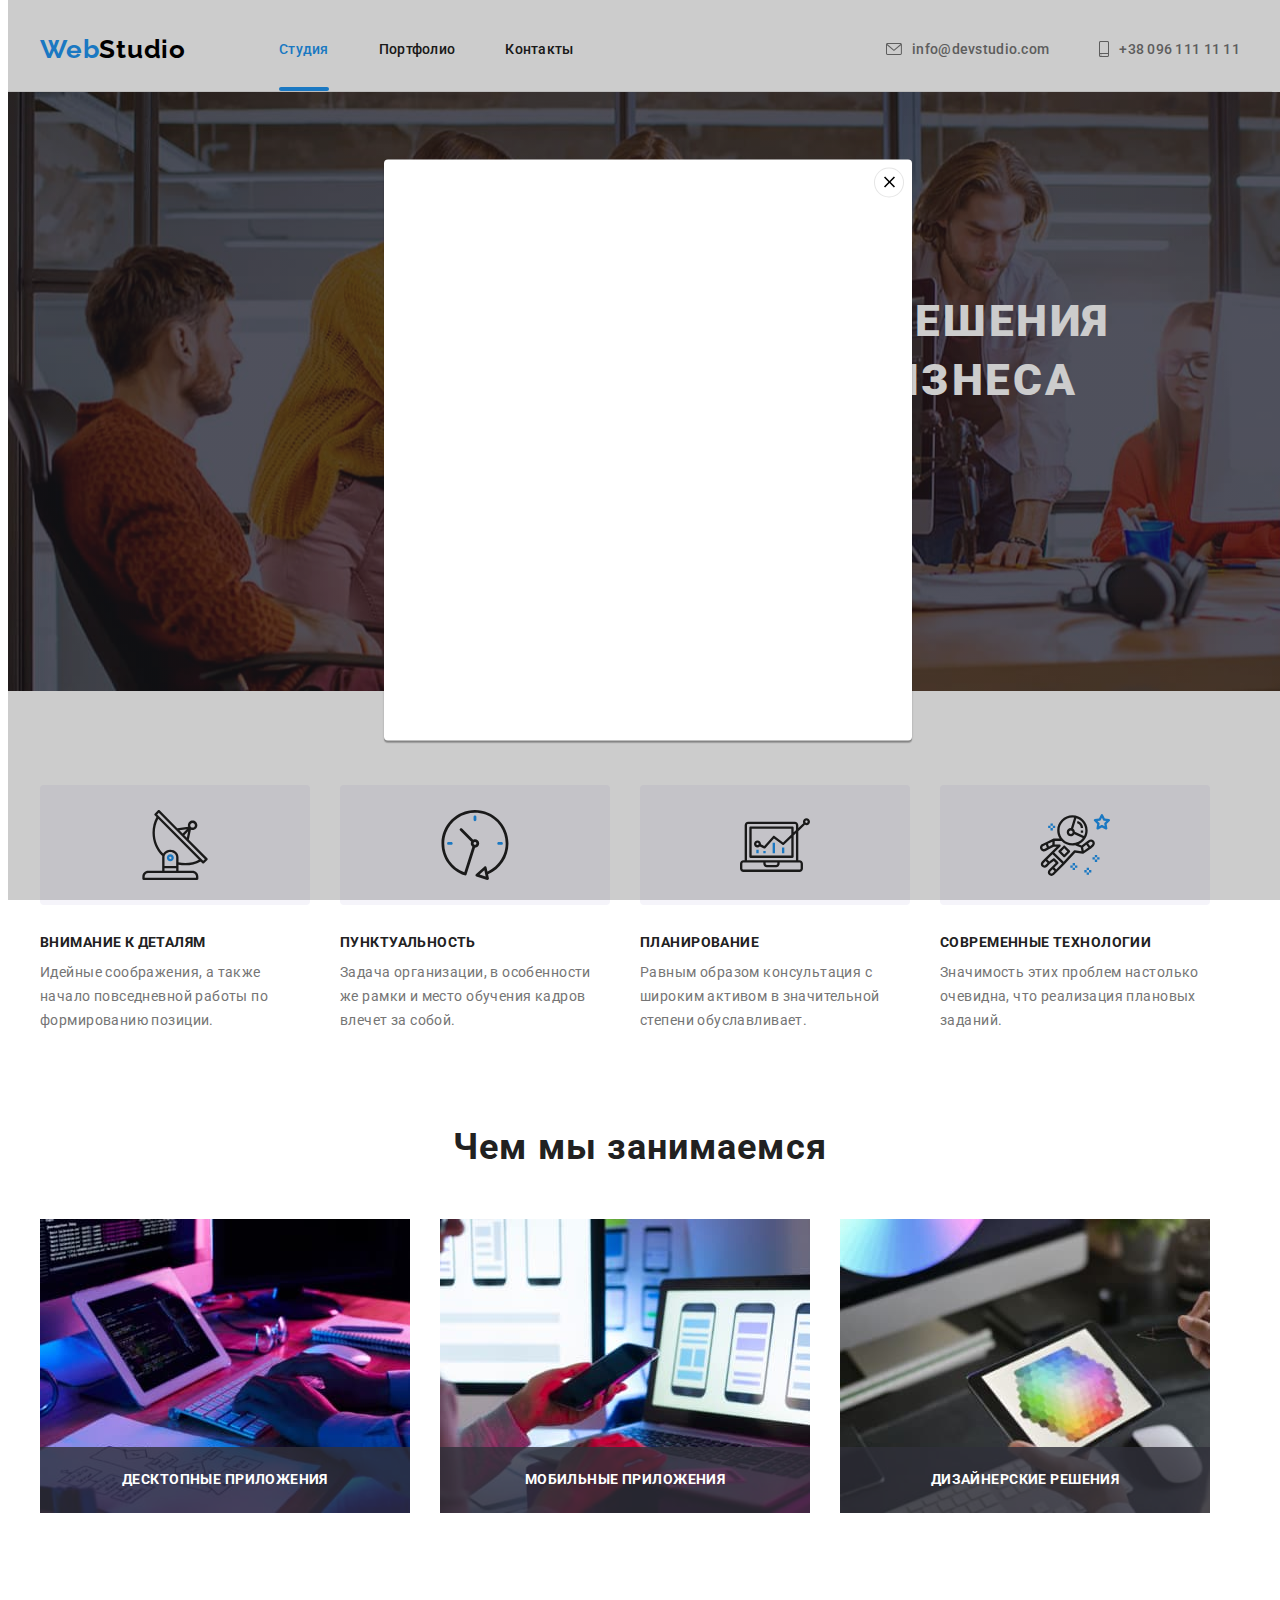
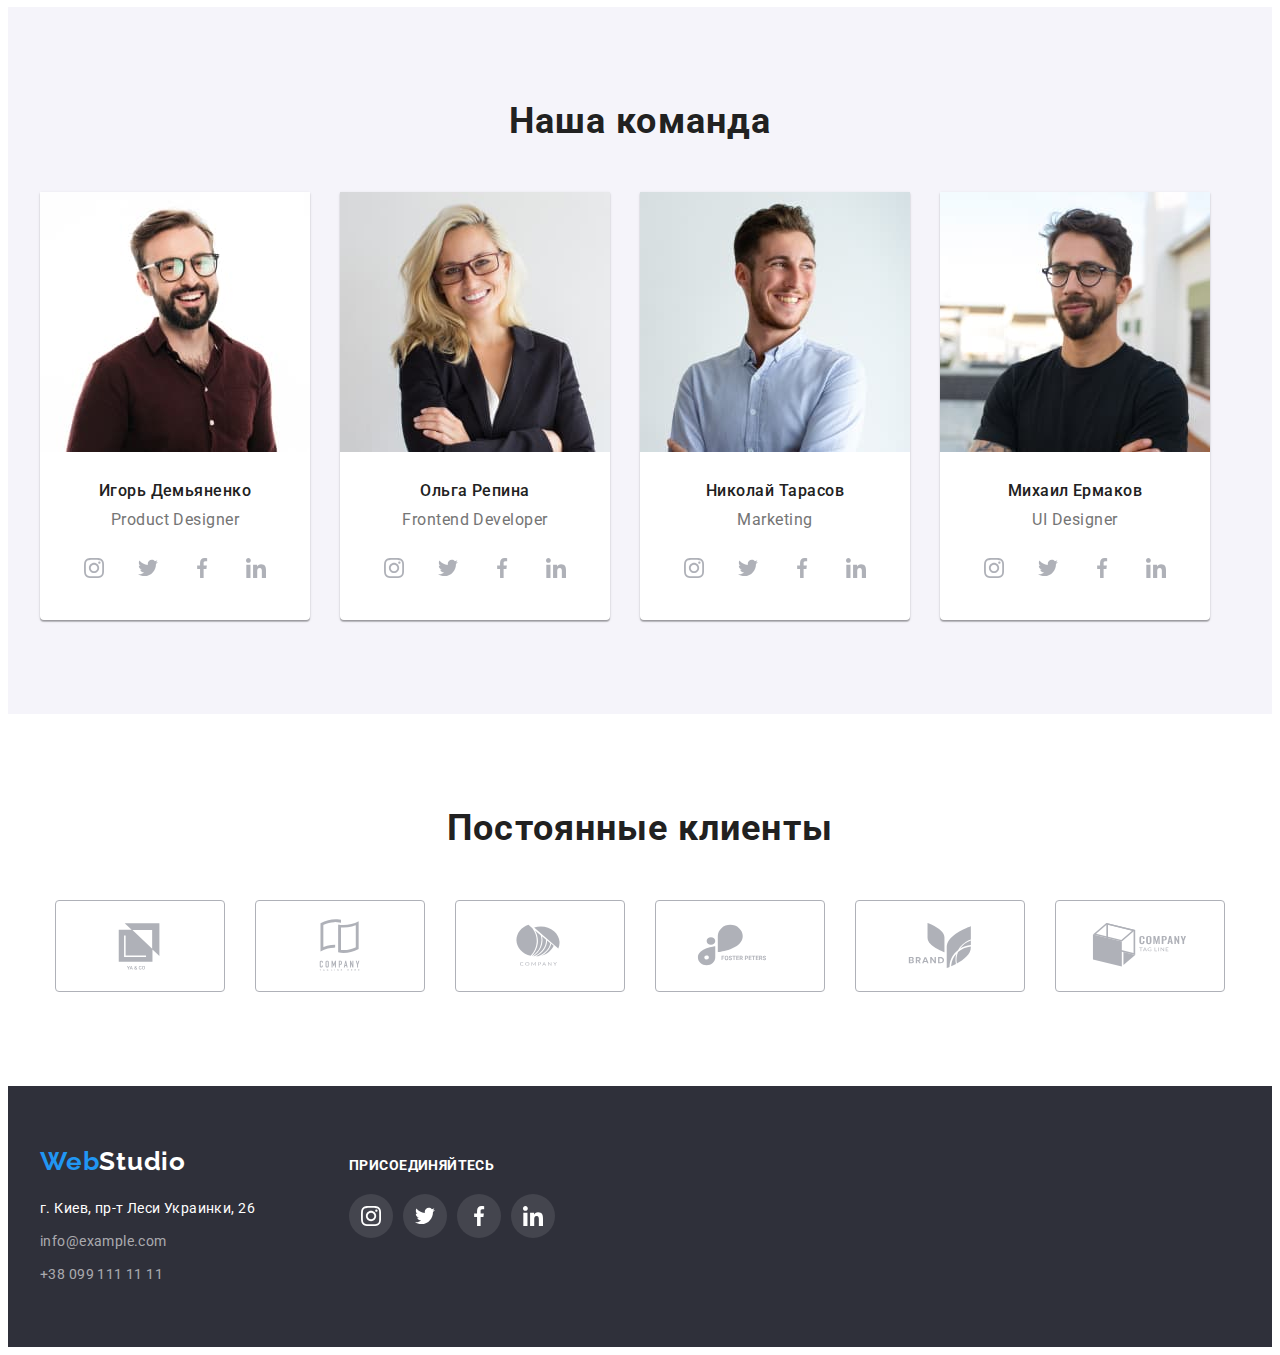
==== index.html @ 7e50d86c "start" ====
<!DOCTYPE html>
<html lang="ru">

<head>
    <meta charset="UTF-8">
    <meta http-equiv="X-UA-Compatible" content="IE=edge">
    <meta name="viewport" content="width=device-width, initial-scale=1.0">
    <title>Document</title>

    <link rel="stylesheet" href="https://cdnjs.cloudflare.com/ajax/libs/modern-normalize/1.1.0/modern-normalize.min.css"
        integrity="sha512-wpPYUAdjBVSE4KJnH1VR1HeZfpl1ub8YT/NKx4PuQ5NmX2tKuGu6U/JRp5y+Y8XG2tV+wKQpNHVUX03MfMFn9Q=="
        crossorigin="anonymous" referrerpolicy="no-referrer" />
    <link rel="stylesheet" href="./css/styles.css">

    <link rel="preconnect" href="https://fonts.googleapis.com">
    <link rel="preconnect" href="https://fonts.gstatic.com" crossorigin>
    <link
        href="https://fonts.googleapis.com/css2?family=Raleway:wght@700&family=Roboto:wght@400;500;700;900&display=swap"
        rel="stylesheet">

</head>

<body>
    <header class="header">
        <div class="container header-container">
            <nav class="navigation">
                <a class="logo link" href="">Web<span class="logo-part">Studio</span></a>
                <ul class="header-list list">
                    <li class="header-item">
                        <a class="header-link current link" href="./index.html">Студия</a>
                    </li>
                    <li class="header-item">
                        <a class="header-link link" href="./portfolio.html">Портфолио</a>
                    </li>
                    <li class="header-item">
                        <a class="header-link link" href="">Контакты</a>
                    </li>
                </ul>
            </nav>
            <ul class="list header-connect">
                <li class="header-contact">
                    <a class="header-contact-link link" href="mailto:info@devstudio.com"><svg class="header-contact-icon" width="16" height="12"><use href="./images/icons.svg#icon-envelope"></use></svg>info@devstudio.com</a>
                </li>
                <li class="header-contact">
                    <a class="header-contact-link link" href="tel:+380961111111"><svg class="header-contact-icon" width="10" height="16">
                        <use href="./images/icons.svg#icon-smartphone"></use>
                    </svg>+38 096 111 11 11</a>
                </li>
            </ul>
        </div>
    </header>
    <main>
        <section class="hero hero-container">
            <div class="container">
                <h1 class="hero-title">Эффективные решения <br> для вашего бизнеса</h1>
                <button class="hero-btn" type="button" data-modal-open>Заказать услугу</button>
            </div>
        </section>

        <section class="features features-container">
            <div class="container">
                <h2 class="features-title visually-hidden">Особенности</h2>
                <ul class="features-list list">
                    <li class="features-item">
                        <div class="features-icons">
                            <svg class="features-icon" width="70" height=70>
                                <use href="./images/icons.svg#icon-antenna"></use>
                            </svg>
                        </div>
                        <h3 class="features-item-title">Внимание к деталям</h3>
                        <p class="features-text">Идейные соображения, а также начало повседневной работы по формированию
                            позиции.</p>
                    </li>
                    <li class="features-item">
                        <div class="features-icons">
                            <svg class="features-icon" width="70" height=70>
                                <use href="./images/icons.svg#icon-clock"></use>
                            </svg>
                        </div>
                        <h3 class="features-item-title">Пунктуальность</h3>
                        <p class="features-text">Задача организации, в особенности же рамки и место обучения кадров
                            влечет
                            за собой.</p>
                    </li>
                    <li class="features-item">
                        <div class="features-icons">
                            <svg class="features-icon" width="70" height=70>
                                <use href="./images/icons.svg#icon-diagram"></use>
                            </svg>
                        </div>
                        <h3 class="features-item-title">Планирование</h3>
                        <p class="features-text">Равным образом консультация с широким активом в значительной степени
                            обуславливает.</p>
                    </li>
                    <li class="features-item">
                        <div class="features-icons">
                            <svg class="features-icon" width="70" height=70>
                                <use href="./images/icons.svg#icon-astronaut"></use>
                            </svg>
                        </div>
                        <h3 class="features-item-title">Современные технологии</h3>
                        <p class="features-text">Значимость этих проблем настолько очевидна, что реализация плановых
                            заданий.</p>
                    </li>
                </ul>
            </div>
        </section>

        <section class="work work-container">
            <div class="container">
                <h2 class="work-title">Чем мы занимаемся</h2>
                <ul class="work-list list">
                    <li class="work-item">
                         <img src="./images/ourwork.jpg" alt="Специалист обрабатывает данные с помощью компьютера"
                            width="370" height="294">
                        <div class="work-background-text">
                            <p class="work-text">Десктопные приложения</p>
                        </div>
                    </li>
                    <li class="work-item">
                        <img src="./images/ourwork1.jpg" alt="Процесс настройки мобильного приложения" width="370"
                            height="294">
                        <div class="work-background-text">
                            <p class="work-text">Мобильные приложения</p>
                        </div>
                    </li>
                    <li class="work-item">
                         <img src="./images/ourwork2.jpg" alt="Специалист рисует логотип на планшете" width="370"
                             height="294">
                        <div class="work-background-text">
                            <p class="work-text">Дизайнерские решения</p>
                        </div>
                    </li>
                </ul>
            </div>
        </section>

        <section class="team team-container">
            <div class="container ">
                <h2 class="team-title">Наша команда</h2>
                <ul class="team-list list">
                    <li class="team-item">
                        <img src="./images/ourteam.jpg" alt="Игорь Демьяненко" width="270" height="260">
                        <div class="information">
                            <h3 class="team-name">Игорь Демьяненко</h3>
                            <p class="team-text" lang="en">Product Designer</p>
                            <ul class="team-socials-list list">
                                <li class="team-socials-item">
                                    <a href="" class="team-icons">
                                        <svg class="team-icon" width="20" height="20">
                                            <use href="./images/icons.svg#icon-instagram"></use></svg>
                                    </a>
                                </li>
                                <li class="team-socials-item">
                                    <a href="" class="team-icons">
                                        <svg class="team-icon" width="20" height="20">
                                            <use href="./images/icons.svg#icon-twitter"></use>
                                        </svg>
                                   </a>
                                </li>
                                <li class="team-socials-item">
                                    <a href="" class="team-icons">
                                        <svg class="team-icon" width="20" height="20">
                                            <use href="./images/icons.svg#icon-facebook"></use>
                                        </svg>
                                    </a>
                               </li>
                                <li class="team-socials-item">
                                    <a href="" class="team-icons">
                                        <svg class="team-icon" width="20" height="20">
                                            <use href="./images/icons.svg#icon-linkedin"></use>
                                        </svg>
                                   </a>
                               </li>
                            </ul>
                        </div>
                    </li>
                    <li class="team-item">
                        <img src="./images/ourteam1.jpg" alt="Ольга Репина" width="270" height="260">
                        <div class="information">
                            <h3 class="team-name">Ольга Репина</h3>
                            <p class="team-text" lang="en">Frontend Developer</p>
                            <ul class="team-socials-list list">
                                <li class="team-socials-item">
                                    <a href="" class="team-icons">
                                        <svg class="team-icon" width="20" height="20">
                                            <use href="./images/icons.svg#icon-instagram"></use>
                                        </svg>
                                    </a>
                                </li>
                                <li class="team-socials-item">
                                    <a href="" class="team-icons">
                                        <svg class="team-icon" width="20" height="20">
                                            <use href="./images/icons.svg#icon-twitter"></use>
                                        </svg>
                                    </a>
                                </li>
                                <li class="team-socials-item">
                                    <a href="" class="team-icons">
                                        <svg class="team-icon" width="20" height="20">
                                            <use href="./images/icons.svg#icon-facebook"></use>
                                        </svg>
                                    </a>
                                </li>
                                <li class="team-socials-item">
                                    <a href="" class="team-icons">
                                        <svg class="team-icon" width="20" height="20">
                                            <use href="./images/icons.svg#icon-linkedin"></use>
                                        </svg>
                                    </a>
                                </li>
                            </ul>
                        </div>
                    </li>
                    <li class="team-item">
                        <img src="./images/ourteam2.jpg" alt="Николай Тарасов" width="270" height="260">
                        <div class="information">
                            <h3 class="team-name">Николай Тарасов</h3>
                            <p class="team-text" lang="en">Marketing</p>
                            <ul class="team-socials-list list">
                                <li class="team-socials-item">
                                    <a href="" class="team-icons">
                                        <svg class="team-icon" width="20" height="20">
                                            <use href="./images/icons.svg#icon-instagram"></use>
                                        </svg>
                                    </a>
                                </li>
                                <li class="team-socials-item">
                                    <a href="" class="team-icons">
                                        <svg class="team-icon" width="20" height="20">
                                            <use href="./images/icons.svg#icon-twitter"></use>
                                        </svg>
                                    </a>
                                </li>
                                <li class="team-socials-item">
                                    <a href="" class="team-icons">
                                        <svg class="team-icon" width="20" height="20">
                                            <use href="./images/icons.svg#icon-facebook"></use>
                                        </svg>
                                    </a>
                                </li>
                                <li class="team-socials-item">
                                    <a href="" class="team-icons">
                                        <svg class="team-icon" width="20" height="20">
                                            <use href="./images/icons.svg#icon-linkedin"></use>
                                        </svg>
                                    </a>
                                </li>
                            </ul>
                        </div>
                    </li>
                    <li class="team-item">
                        <img src="./images/ourteam3.jpg" alt="Михаил Ермаков" width="270" height="260">
                        <div class="information">
                            <h3 class="team-name">Михаил Ермаков</h3>
                            <p class="team-text" lang="en">UI Designer</p>
                            <ul class="team-socials-list list">
                                <li class="team-socials-item">
                                    <a href="" class="team-icons">
                                        <svg class="team-icon" width="20" height="20">
                                            <use href="./images/icons.svg#icon-instagram"></use>
                                        </svg>
                                    </a>
                                </li>
                                <li class="team-socials-item">
                                    <a href="" class="team-icons">
                                        <svg class="team-icon" width="20" height="20">
                                            <use href="./images/icons.svg#icon-twitter"></use>
                                        </svg>
                                    </a>
                                </li>
                                <li class="team-socials-item">
                                    <a href="" class="team-icons">
                                        <svg class="team-icon" width="20" height="20">
                                            <use href="./images/icons.svg#icon-facebook"></use>
                                        </svg>
                                    </a>
                                </li>
                                <li class="team-socials-item">
                                    <a href="" class="team-icons">
                                        <svg class="team-icon" width="20" height="20">
                                            <use href="./images/icons.svg#icon-linkedin"></use>
                                        </svg>
                                    </a>
                                </li>
                            </ul>
                        </div>
                    </li>
                </ul>
            </div>
        </section>
        <section class="clients clients-container">
            <div class="container">
                <h2 class="clients-title">Постоянные клиенты</h2>
                <ul class="clients-list list">
                    <li class="clients-item">
                        <a href="" class="clients-icons">
                            <svg class="clients-icon" width="106" height="60">
                                <use href="./images/icons.svg#icon-logo"></use>
                            </svg>
                        </a>
                    </li>
                    <li class="clients-item">
                        <a href="" class="clients-icons">
                            <svg class="clients-icon" width="106" height="60">
                                <use href="./images/icons.svg#icon-logo-two"></use>
                            </svg>
                        </a>
                    </li>
                    <li class="clients-item">
                        <a href="" class="clients-icons">
                            <svg class="clients-icon" width="106" height="60">
                                <use href="./images/icons.svg#icon-logo-three"></use>
                            </svg>
                        </a>
                    </li>
                    <li class="clients-item">
                        <a href="" class="clients-icons">
                            <svg class="clients-icon" width="106" height="60">
                                <use href="./images/icons.svg#icon-logo-four"></use>
                            </svg>
                        </a>
                    </li>
                    <li class="clients-item">
                        <a href="" class="clients-icons">
                            <svg class="clients-icon" width="106" height="60">
                                <use href="./images/icons.svg#icon-logo-five"></use>
                            </svg>
                        </a>
                    </li>
                    <li class="clients-item">
                        <a href="" class="clients-icons">
                            <svg class="clients-icon" width="106" height="60">
                                <use href="./images/icons.svg#icon-logo-six"></use>
                            </svg>
                        </a>
                    </li>
                </ul>
            </div>
        </section>
    </main>

    <footer class="footer footer-container">
        <div class="container footer-parts">
            <div class="footer-one">
                <a class="logo link logo-footer" href="">Web<span class="logo-part-footer">Studio</span></a>
                <address class="footer-section">
                    <ul class="footer-list list">
                        <li class="footer-item">
                            <a class="footer-adress link" href="https://goo.gl/maps/gD4pQJYPGVRcV6fe9" target="_blank"
                                rel="noopener noreferrer nofollow">г. Киев, пр-т Леси Украинки, 26</a>
                        </li>
                        <li class="footer-item">
                            <a class="footer-contact link" href="mailto:info@example.com">info@example.com</a>
                        </li>
                        <li class="footer-item">
                            <a class="footer-contact link" href="tel:+380991111111">+38 099 111 11 11</a>
                        </li>
                    </ul>
                </address>
            </div>
            <div class="footer-two">
                <p class="footer-text">присоединяйтесь</p>
                <ul class="footer-socials-list list">
                    <li class="footer-socials-item">
                        <a href="" class="footer-icons">
                            <svg class="footer-icon" width="20" height="20">
                                <use href="./images/icons.svg#icon-instagram-footer"></use>
                            </svg>
                        </a>
                    </li>
                    <li class="footer-socials-item">
                        <a href="" class="footer-icons">
                            <svg class="footer-icon" width="20" height="20">
                                <use href="./images/icons.svg#icon-twitter-footer"></use>
                            </svg>
                        </a>
                    </li>
                    <li class="footer-socials-item">
                        <a href="" class="footer-icons">
                            <svg class="footer-icon" width="20" height="20">
                                <use href="./images/icons.svg#icon-facebook-footer"></use>
                            </svg>
                        </a>
                    </li>
                    <li class="footer-socials-item">
                        <a href="" class="footer-icons">
                            <svg class="footer-icon" width="20" height="20">
                                <use href="./images/icons.svg#icon-linkedin-footer"></use>
                            </svg>
                        </a>
                    </li>
                </ul>
            </div>
        </div>
    </footer>
    <div class="backdrop" data-modal>
        <div class="modal">
            <button type="button" class="modal-close-btn" data-modal-close>
                <svg class="modal-icon" width="18" height="18">
                    <use href="./images/icons.svg#icon-close-black"></use>
                </svg>
            </button>
        </div>
    </div>
    <script src="./js/modal.js"></script>
</body>

</html>
---- css/styles.css ----
:root {
  --header-text-color: #212121;
  --fitst-btn-color: #212121;
  --second-btn-color: #ffffff;
  --first-title-color: #212121;
  --second-title-color: #2196f3;
  --three-title-color: #ffffff;
  --first-text-color: #757575;
  --accent-color: #2196f3;
  --main-background-color: #ffffff;
  --second-background-color: #2f303a;
  --three-background-color: #f5f4fa;
  --background-btn-color: #2196f3;
  --background-btn-hero: #188ce8;
  --logo-part-color: #000000;
  --hero-background-color: rgba(47, 48, 58, 0.4);
  --icon-color: #afb1b8;
}

p,
h1,
h2,
h3,
h4,
h5,
h6 {
  margin: 0;
}

ul {
  margin: 0;
  padding: 0;
}

body {
  font-family: 'Roboto', sans-serif;
  color: var(--first-title-color);
  background-color: var(--main-background-color);
}

.container {
  width: 1200px;
  padding-left: 15px;
  padding-right: 15px;
  margin: 0 auto;
}

.list {
  list-style: none;
}

.link {
  text-decoration: none;
}

.visually-hidden {
  position: absolute;
  white-space: nowrap;
  width: 1px;
  height: 1px;
  overflow: hidden;
  border: 0;
  padding: 0;
  clip: rect(0 0 0 0);
  clip-path: inset(50%);
  margin: -1px;
}

/* HEADER */
.header {
  font-weight: 500;
  font-size: 14px;
  line-height: 1.33;
  letter-spacing: 0.02em;
  border-bottom: 1px solid #ececec;
}

.header-container {
  display: flex;
  align-items: center;
}

.navigation {
  display: flex;
  align-items: center;
}

.logo {
  font-family: Raleway;
  font-weight: 700;
  font-size: 26px;
  line-height: 1.19;
  letter-spacing: 0.03em;
  color: var(--accent-color);
  margin-right: 93px;
  padding-top: 24px;
  padding-bottom: 24px;
}

.logo-part {
  color: var(--logo-part-color);
}

.header-list {
  display: flex;
}

.header-item + .header-item {
  margin-left: 50px;
}

.header-link {
  color: var(--first-title-color);
  display: block;
  padding-top: 32px;
  padding-bottom: 32px;
}

.header-link:focus,
.header-link:hover {
  color: var(--accent-color);
  transition: color 250ms cubic-bezier(0.4, 0, 0.2, 1);
}

.header-list {
  display: flex;
}

.header-connect {
  display: flex;
  margin-left: auto;
}

.header-contact + .header-contact {
  margin-left: 50px;
}

.header-contact-link {
  color: var(--first-text-color);
  display: flex;
  align-items: center;
  justify-content: center;
  padding-top: 32px;
  padding-bottom: 32px;
}

.header-contact-link:hover,
.header-contact-link:focus {
  color: var(--accent-color);
  transition: color 250ms cubic-bezier(0.4, 0, 0.2, 1);
}

.current {
  color: var(--accent-color);
  position: relative;
}

.current::after {
  content: '';
  width: 100%;
  height: 4px;
  position: absolute;
  background-color: var(--accent-color);
  border-radius: 2px;
  left: 0;
  bottom: 0;
}

.header-contact-icon {
  fill: currentColor;
  margin-right: 10px;
}

/* HERO */
.hero {
  background-color: var(--hero-background-color);
}

.hero-container {
  padding-top: 200px;
  padding-bottom: 200px;
  background-image: linear-gradient(var(--hero-background-color), var(--hero-background-color)),
    url(../images/hero-picture.jpg);
  background-repeat: no-repeat;
  background-position: center;
  background-size: cover;
  width: 1600px;
  margin: 0 auto;
}

.hero-title {
  font-weight: 900;
  font-size: 44px;
  line-height: 1.36;
  text-align: center;
  letter-spacing: 0.06em;
  text-transform: uppercase;
  color: var(--three-title-color);
  margin-bottom: 30px;
}

.hero-btn {
  font-family: inherit;
  border: none;
  border-radius: 4px;
  font-weight: 700;
  font-size: 16px;
  line-height: 1.87;
  display: flex;
  align-items: center;
  text-align: center;
  letter-spacing: 0.06em;
  color: var(--second-btn-color);
  cursor: pointer;
  background-color: var(--background-btn-color);
  margin-left: auto;
  margin-right: auto;
  padding: 10px 32px;
}

.hero-btn:hover,
.hero-btn:focus {
  background-color: var(--background-btn-hero);
  transition: background-color 250ms cubic-bezier(0.4, 0, 0.2, 1);
}

/* FEATURES */

.features-container {
  padding-top: 94px;
  padding-bottom: 94px;
}

.features-list {
  display: flex;
}

.features-item + .features-item {
  margin-left: 30px;
}

.features-item {
  width: 270px;
}

.features-icons {
  width: 270px;
  height: 120px;
  background: var(--three-background-color);
  border-radius: 4px;
  margin-bottom: 30px;
  display: flex;
  justify-content: center;
  align-items: center;
  margin-bottom: 30px;
}

.features-item-title {
  font-weight: 700;
  font-size: 14px;
  line-height: 1.14;
  letter-spacing: 0.03em;
  text-transform: uppercase;
  color: var(--first-title-color);
  margin-bottom: 10px;
}

.features-text {
  font-weight: 400;
  font-size: 14px;
  line-height: 1.71;
  letter-spacing: 0.03em;
  color: var(--first-text-color);
}

/* WORK */

.work-container {
  padding-bottom: 94px;
}

.work-title {
  font-weight: 700;
  font-size: 36px;
  line-height: 1.16;
  text-align: center;
  letter-spacing: 0.03em;
  color: var(--first-title-color);
  margin-bottom: 50px;
}

.work-list {
  display: flex;
}

.work-item + .work-item {
  margin-left: 30px;
}

.work-item {
  position: relative;
}

.work-background-text {
  background-color: rgba(47, 48, 58, 0.8);
  width: 100%;
  position: absolute;
  bottom: 0;
}

.work-text {
  font-weight: 700;
  font-size: 14px;
  line-height: 1.14;
  text-align: center;
  letter-spacing: 0.03em;
  text-transform: uppercase;
  color: var(--three-title-color);
  padding-top: 25px;
  padding-bottom: 25px;
}

/* TEAM */

.team {
  background-color: var(--three-background-color);
}

.team-container {
  padding-top: 94px;
  padding-bottom: 94px;
}

.team-title {
  font-weight: 700;
  font-size: 36px;
  line-height: 1.16;
  text-align: center;
  letter-spacing: 0.03em;
  color: var(--first-title-color);
  margin-bottom: 50px;
}

.team-list {
  display: flex;
}

.team-item + .team-item {
  margin-left: 30px;
}

.team-item {
  background: var(--main-background-color);
  box-shadow: 0px 1px 3px rgba(0, 0, 0, 0.12), 0px 1px 1px rgba(0, 0, 0, 0.14),
    0px 2px 1px rgba(0, 0, 0, 0.2);
  border-radius: 0px 0px 4px 4px;
}

img {
  display: block;
  width: 100%;
  height: auto;
}

.information {
  padding: 30px 32px;
}

.team-name {
  font-weight: 500;
  font-size: 16px;
  line-height: 1.18;
  text-align: center;
  letter-spacing: 0.03em;
  color: var(--first-title-color);
  margin-bottom: 10px;
}

.team-text {
  font-weight: 400;
  font-size: 16px;
  line-height: 1.18;
  text-align: center;
  letter-spacing: 0.03em;
  color: var(--first-text-color);
  margin-bottom: 16px;
}

.team-socials-list {
  display: flex;
  justify-content: center;
}

.team-socials-item + .team-socials-item {
  margin-left: 10px;
}

.team-icons {
  display: flex;
  justify-content: center;
  align-items: center;
  width: 44px;
  height: 44px;
  border-radius: 50%;
  color: var(--icon-color);
}

.team-icons:hover,
.team-icons:focus {
  background-color: var(--accent-color);
  color: var(--second-btn-color);
  transition: color 250ms cubic-bezier(0.4, 0, 0.2, 1),
    background-color 250ms cubic-bezier(0.4, 0, 0.2, 1);
}

.team-icon {
  fill: currentColor;
}

/* CLIENTS */

.clients-container {
  padding-top: 94px;
  padding-bottom: 94px;
}

.clients-title {
  font-weight: 700;
  font-size: 36px;
  line-height: 1.16;
  text-align: center;
  letter-spacing: 0.03em;
  color: var(--first-title-color);
  margin-bottom: 50px;
}

.clients-list {
  display: flex;
  justify-content: center;
}

.clients-item + .clients-item {
  margin-left: 30px;
}

.clients-icons {
  display: flex;
  justify-content: center;
  align-items: center;
  width: 170px;
  height: 92px;
  border: 1px solid var(--icon-color);
  box-sizing: border-box;
  border-radius: 4px;
  color: var(--icon-color);
}

.clients-icons:hover,
.clients-icons:focus {
  color: var(--accent-color);
  border: 1px solid var(--accent-color);
  outline: none;
  transition: color 250ms cubic-bezier(0.4, 0, 0.2, 1), border 250ms cubic-bezier(0.4, 0, 0.2, 1);
}

.clients-icon {
  fill: currentColor;
}

/* FOOTER */

.footer {
  background-color: var(--second-background-color);
}

.footer-container {
  padding-top: 60px;
  padding-bottom: 60px;
}

.footer-parts {
  display: flex;
  align-items: baseline;
}

.logo-footer {
  display: block;
  margin-bottom: 20px;
  padding: 0;
}

.logo-part-footer {
  color: var(--three-title-color);
}

.footer-item:not(:last-child) {
  display: block;
  margin-bottom: 9px;
}

.footer-adress,
.footer-contact {
  font-family: Roboto;
  font-style: normal;
  font-weight: 400;
  font-size: 14px;
  line-height: 1.71;
  letter-spacing: 0.03em;
}

.footer-adress {
  color: var(--three-title-color);
}

.footer-contact {
  color: rgba(255, 255, 255, 0.6);
}

.footer-adress:hover,
.footer-adress:focus,
.footer-contact:focus,
.footer-contact:hover {
  color: var(--accent-color);
  transition: color 250ms cubic-bezier(0.4, 0, 0.2, 1);
}

.footer-two {
  display: flex;
  flex-direction: column;
  justify-content: center;
  margin-left: 70px;
}

.footer-text {
  font-weight: 700;
  font-size: 14px;
  line-height: 1.14;
  letter-spacing: 0.03em;
  text-transform: uppercase;
  color: var(--three-title-color);
  margin-bottom: 20px;
}

.footer-socials-list {
  display: flex;
  justify-content: center;
}

.footer-socials-item + .footer-socials-item {
  margin-left: 10px;
}

.footer-icons {
  display: flex;
  justify-content: center;
  align-items: center;
  width: 44px;
  height: 44px;
  border-radius: 50%;
  color: var(--second-btn-color);
  background-color: rgba(255, 255, 255, 0.1);
}

.footer-icons:hover,
.footer-icons:focus {
  background-color: var(--accent-color);
  filter: drop-shadow(0px 4px 4px rgba(0, 0, 0, 0.25)) drop-shadow(0px 4px 4px rgba(0, 0, 0, 0.25));
  transition: background-color 250ms cubic-bezier(0.4, 0, 0.2, 1),
    filter 250ms cubic-bezier(0.4, 0, 0.2, 1);
}

.footer-icon {
  fill: currentColor;
}

/*----------------- MODAL------------- */

.backdrop {
  position: fixed;
  top: 0;
  width: 100vw;
  height: 100vh;
  background: rgba(0, 0, 0, 0.2);
  transition: opacity 500ms, visibility 500ms;
}

.backdrop.is-hidden .modal {
  transform: rotate(-300deg) scale(0.5);
}

.modal {
  position: absolute;
  width: 528px;
  height: 581px;
  top: 50%;
  left: 50%;
  transform: translate(-50%, -50%) rotate(0) scale(1);
  background: var(--main-background-color);
  box-shadow: 0px 1px 3px rgba(0, 0, 0, 0.12), 0px 1px 1px rgba(0, 0, 0, 0.14),
    0px 2px 1px rgba(0, 0, 0, 0.2);
  border-radius: 4px;
  transition: transform 500ms;
}

.modal-close-btn {
  position: absolute;
  background-color: var(--main-background-color);
  border-radius: 50%;
  border: 1px solid rgba(0, 0, 0, 0.1);
  box-sizing: border-box;
  top: 8px;
  right: 8px;
  width: 30px;
  height: 30px;
  cursor: pointer;
}

.modal-icon {
  position: absolute;
  top: 50%;
  left: 50%;
  transform: translate(-50%, -50%);
  color: currentColor;
}

.is-hidden {
  visibility: hidden;
  opacity: 0;
  pointer-events: none;
}

/*-------------PORTFOLIO-------------- */

/* FILTERS */

.filters-container {
  padding-top: 94px;
  padding-bottom: 94px;
}

.filters-list {
  display: flex;
  justify-content: center;
  margin-bottom: 50px;
}

.filters-item {
  margin-left: 8px;
}

.filters-btn {
  font-family: inherit;
  border: none;
  border-radius: 4px;
  font-weight: 500;
  font-size: 16px;
  line-height: 1.62;
  text-align: center;
  letter-spacing: 0.03em;
  color: var(--fitst-btn-color);
  background-color: var(--three-background-color);
  cursor: pointer;
  padding: 6px 22px;
}

.filters-btn:hover,
.filters-btn:focus {
  color: var(--second-btn-color);
  background-color: var(--accent-color);
  box-shadow: 0px 3px 1px rgba(0, 0, 0, 0.1), 0px 1px 2px rgba(0, 0, 0, 0.08),
    0px 2px 2px rgba(0, 0, 0, 0.12);
  transition: color 250ms cubic-bezier(0.4, 0, 0.2, 1),
    background-color 250ms cubic-bezier(0.4, 0, 0.2, 1),
    box-shadow 250ms cubic-bezier(0.4, 0, 0.2, 1);
}

.current-btn {
  color: var(--second-btn-color);
  background-color: var(--background-btn-color);
}

.portfolio-list {
  display: flex;
  flex-wrap: wrap;
  margin-right: -30px;
  margin-bottom: -30px;
}

.portfolio-item {
  background-color: var(--main-background-color);
  flex-basis: calc(100% / 3 - 30px);
  margin-right: 30px;
  margin-bottom: 30px;
  position: relative;
}

.portfolio-item:hover {
  box-shadow: 0px 1px 1px rgba(0, 0, 0, 0.12), 0px 4px 4px rgba(0, 0, 0, 0.06),
    1px 4px 6px rgba(0, 0, 0, 0.16);
  transition: box-shadow 250ms cubic-bezier(0.4, 0, 0.2, 1);
}

.portfolio-item:hover .portfolio-overlay-text {
  transform: translateY(0);
  transition: transform 250ms cubic-bezier(0.4, 0, 0.2, 1);
}

.portgolio-link:focus {
  box-shadow: 0px 1px 1px rgba(0, 0, 0, 0.12), 0px 4px 4px rgba(0, 0, 0, 0.06),
    1px 4px 6px rgba(0, 0, 0, 0.16);
  transition: box-shadow 250ms cubic-bezier(0.4, 0, 0.2, 1);
}

.portfolio-overlay {
  position: relative;
  overflow: hidden;
}

.img {
  display: block;
  max-width: 100%;
  height: auto;
}

.portfolio-overlay-text {
  position: absolute;
  top: 0;
  bottom: 0;
  font-weight: 400;
  font-size: 18px;
  line-height: 1.56;
  letter-spacing: 0.03em;
  color: var(--three-title-color);
  background-color: rgba(33, 150, 243, 0.9);
  padding: 63px 24px;
  width: 100%;
  height: 100%;
  transform: translateY(100%);
  transition: transform 250ms cubic-bezier(0.4, 0, 0.2, 1);
}

.card {
  border: 1px solid rgba(238, 238, 238, 1);
  border-top: 0;
  padding: 20px 24px;
}

.portfolio-after-title {
  font-weight: 700;
  font-size: 18px;
  line-height: 2;
  letter-spacing: 0.06em;
  color: var(--first-title-color);
  margin-bottom: 4px;
}

.portfolio-text {
  font-weight: 400;
  font-size: 16px;
  line-height: 1.8;
  letter-spacing: 0.03em;
  color: var(--first-text-color);
}
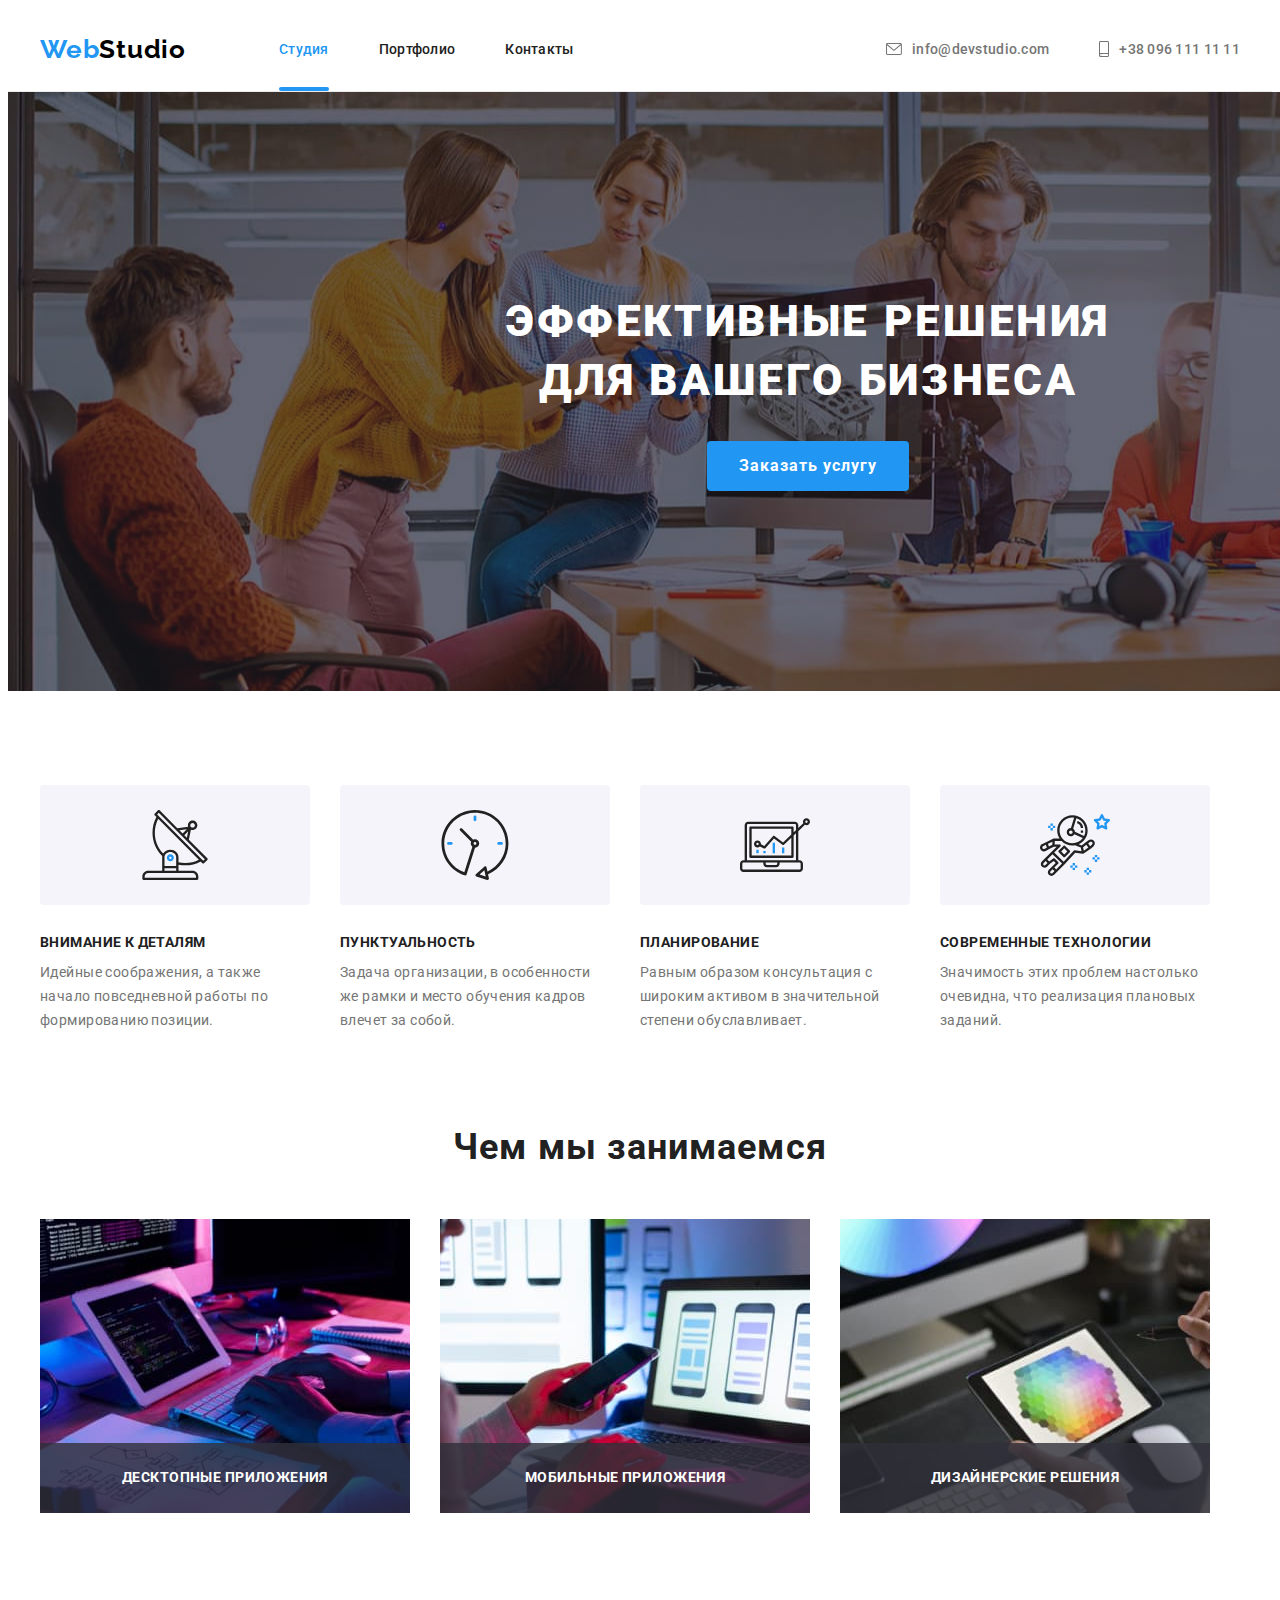
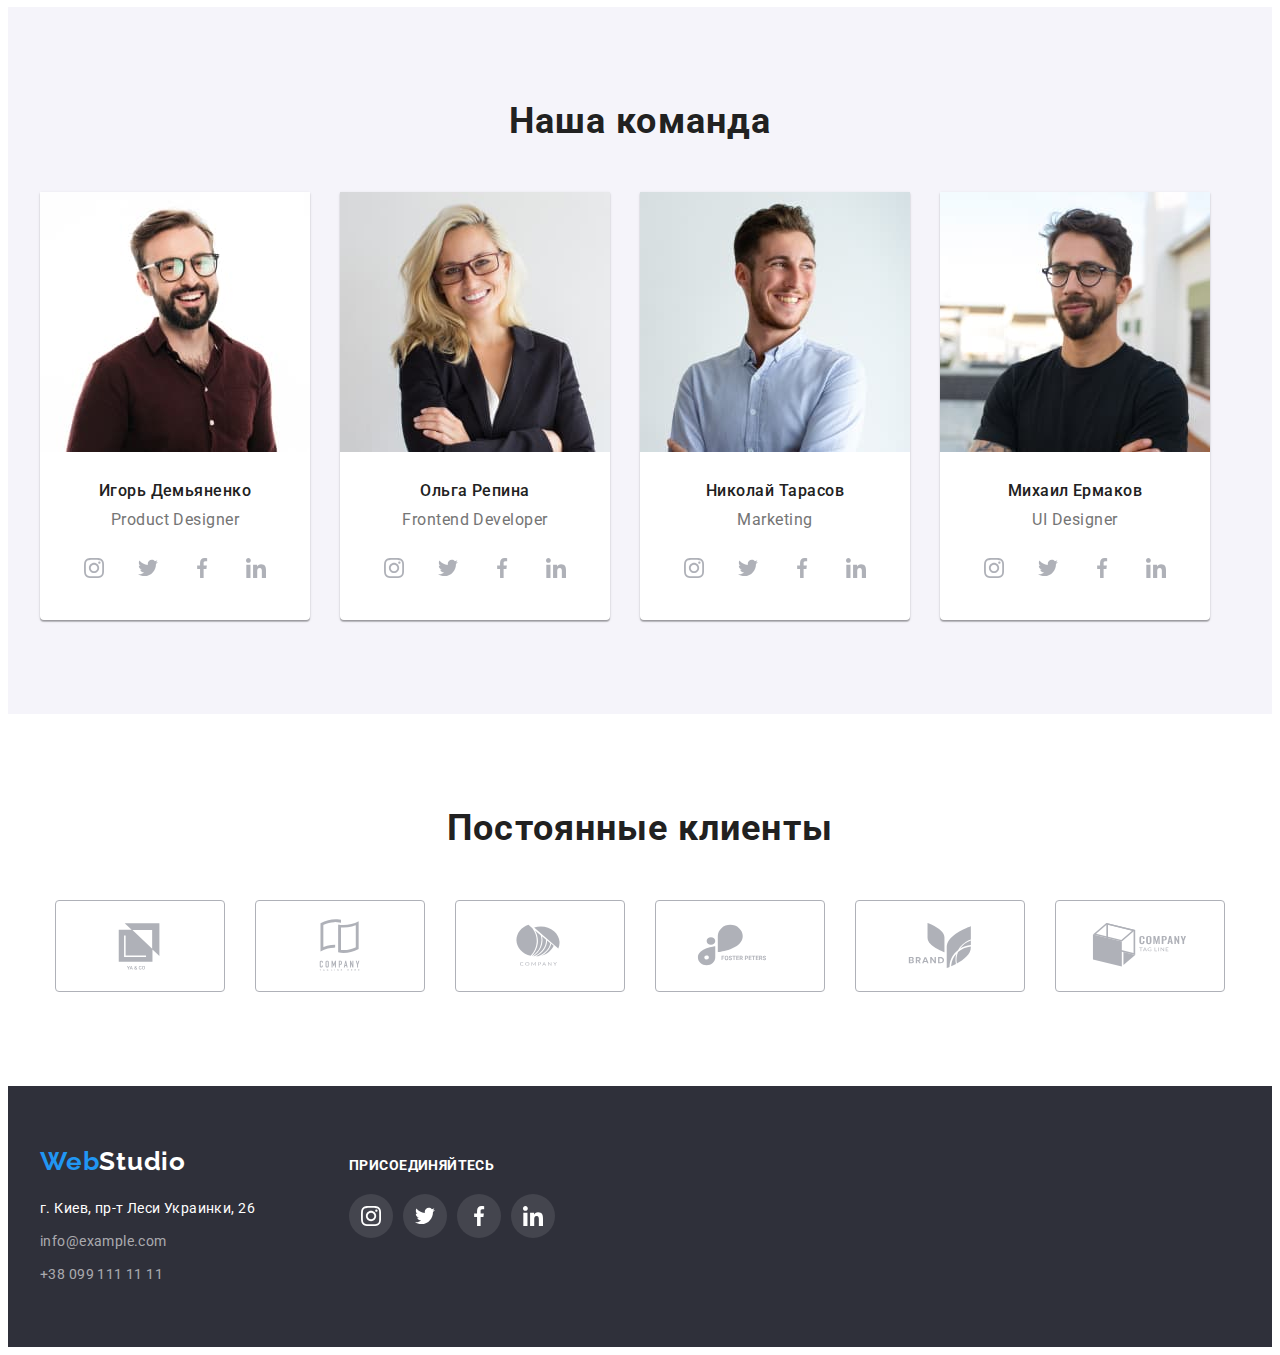
==== commit f5c61703: "delete transition for hover and focus , add transition for elements, add flex for class work-backgro" ====
--- a/index.html
+++ b/index.html
@@ -394,7 +394,7 @@
             </div>
         </div>
     </footer>
-    <div class="backdrop" data-modal>
+    <div class="backdrop is-hidden" data-modal>
         <div class="modal">
             <button type="button" class="modal-close-btn" data-modal-close>
                 <svg class="modal-icon" width="18" height="18">
--- a/css/styles.css
+++ b/css/styles.css
@@ -114,12 +114,12 @@
   display: block;
   padding-top: 32px;
   padding-bottom: 32px;
+  transition: color 250ms cubic-bezier(0.4, 0, 0.2, 1);
 }
 
 .header-link:focus,
 .header-link:hover {
   color: var(--accent-color);
-  transition: color 250ms cubic-bezier(0.4, 0, 0.2, 1);
 }
 
 .header-list {
@@ -142,12 +142,12 @@
   justify-content: center;
   padding-top: 32px;
   padding-bottom: 32px;
+  transition: color 250ms cubic-bezier(0.4, 0, 0.2, 1);
 }
 
 .header-contact-link:hover,
 .header-contact-link:focus {
   color: var(--accent-color);
-  transition: color 250ms cubic-bezier(0.4, 0, 0.2, 1);
 }
 
 .current {
@@ -216,12 +216,12 @@
   margin-left: auto;
   margin-right: auto;
   padding: 10px 32px;
+  transition: background-color 250ms cubic-bezier(0.4, 0, 0.2, 1);
 }
 
 .hero-btn:hover,
 .hero-btn:focus {
   background-color: var(--background-btn-hero);
-  transition: background-color 250ms cubic-bezier(0.4, 0, 0.2, 1);
 }
 
 /* FEATURES */
@@ -302,10 +302,14 @@
 }
 
 .work-background-text {
+  position: absolute;
+  bottom: 0;
   background-color: rgba(47, 48, 58, 0.8);
   width: 100%;
-  position: absolute;
-  bottom: 0;
+  height: 70px;
+  display: flex;
+  justify-content: center;
+  align-items: center;
 }
 
 .work-text {
@@ -316,8 +320,6 @@
   letter-spacing: 0.03em;
   text-transform: uppercase;
   color: var(--three-title-color);
-  padding-top: 25px;
-  padding-bottom: 25px;
 }
 
 /* TEAM */
@@ -403,14 +405,14 @@
   height: 44px;
   border-radius: 50%;
   color: var(--icon-color);
+  transition: color 250ms cubic-bezier(0.4, 0, 0.2, 1),
+    background-color 250ms cubic-bezier(0.4, 0, 0.2, 1);
 }
 
 .team-icons:hover,
 .team-icons:focus {
   background-color: var(--accent-color);
   color: var(--second-btn-color);
-  transition: color 250ms cubic-bezier(0.4, 0, 0.2, 1),
-    background-color 250ms cubic-bezier(0.4, 0, 0.2, 1);
 }
 
 .team-icon {
@@ -453,6 +455,7 @@
   box-sizing: border-box;
   border-radius: 4px;
   color: var(--icon-color);
+  transition: color 250ms cubic-bezier(0.4, 0, 0.2, 1), border 250ms cubic-bezier(0.4, 0, 0.2, 1);
 }
 
 .clients-icons:hover,
@@ -460,7 +463,6 @@
   color: var(--accent-color);
   border: 1px solid var(--accent-color);
   outline: none;
-  transition: color 250ms cubic-bezier(0.4, 0, 0.2, 1), border 250ms cubic-bezier(0.4, 0, 0.2, 1);
 }
 
 .clients-icon {
@@ -506,6 +508,7 @@
   font-size: 14px;
   line-height: 1.71;
   letter-spacing: 0.03em;
+  transition: color 250ms cubic-bezier(0.4, 0, 0.2, 1);
 }
 
 .footer-adress {
@@ -521,7 +524,6 @@
 .footer-contact:focus,
 .footer-contact:hover {
   color: var(--accent-color);
-  transition: color 250ms cubic-bezier(0.4, 0, 0.2, 1);
 }
 
 .footer-two {
@@ -559,14 +561,13 @@
   border-radius: 50%;
   color: var(--second-btn-color);
   background-color: rgba(255, 255, 255, 0.1);
+  transition: background-color 250ms cubic-bezier(0.4, 0, 0.2, 1);
 }
 
 .footer-icons:hover,
 .footer-icons:focus {
   background-color: var(--accent-color);
   filter: drop-shadow(0px 4px 4px rgba(0, 0, 0, 0.25)) drop-shadow(0px 4px 4px rgba(0, 0, 0, 0.25));
-  transition: background-color 250ms cubic-bezier(0.4, 0, 0.2, 1),
-    filter 250ms cubic-bezier(0.4, 0, 0.2, 1);
 }
 
 .footer-icon {
@@ -661,6 +662,9 @@
   background-color: var(--three-background-color);
   cursor: pointer;
   padding: 6px 22px;
+  transition: color 250ms cubic-bezier(0.4, 0, 0.2, 1),
+    background-color 250ms cubic-bezier(0.4, 0, 0.2, 1),
+    box-shadow 250ms cubic-bezier(0.4, 0, 0.2, 1);
 }
 
 .filters-btn:hover,
@@ -669,9 +673,6 @@
   background-color: var(--accent-color);
   box-shadow: 0px 3px 1px rgba(0, 0, 0, 0.1), 0px 1px 2px rgba(0, 0, 0, 0.08),
     0px 2px 2px rgba(0, 0, 0, 0.12);
-  transition: color 250ms cubic-bezier(0.4, 0, 0.2, 1),
-    background-color 250ms cubic-bezier(0.4, 0, 0.2, 1),
-    box-shadow 250ms cubic-bezier(0.4, 0, 0.2, 1);
 }
 
 .current-btn {
@@ -692,12 +693,12 @@
   margin-right: 30px;
   margin-bottom: 30px;
   position: relative;
+  transition: box-shadow 250ms cubic-bezier(0.4, 0, 0.2, 1);
 }
 
 .portfolio-item:hover {
   box-shadow: 0px 1px 1px rgba(0, 0, 0, 0.12), 0px 4px 4px rgba(0, 0, 0, 0.06),
     1px 4px 6px rgba(0, 0, 0, 0.16);
-  transition: box-shadow 250ms cubic-bezier(0.4, 0, 0.2, 1);
 }
 
 .portfolio-item:hover .portfolio-overlay-text {
@@ -705,10 +706,13 @@
   transition: transform 250ms cubic-bezier(0.4, 0, 0.2, 1);
 }
 
+.portfolio-link {
+  transition: box-shadow 250ms cubic-bezier(0.4, 0, 0.2, 1);
+}
+
 .portgolio-link:focus {
   box-shadow: 0px 1px 1px rgba(0, 0, 0, 0.12), 0px 4px 4px rgba(0, 0, 0, 0.06),
     1px 4px 6px rgba(0, 0, 0, 0.16);
-  transition: box-shadow 250ms cubic-bezier(0.4, 0, 0.2, 1);
 }
 
 .portfolio-overlay {
@@ -735,7 +739,7 @@
   padding: 63px 24px;
   width: 100%;
   height: 100%;
-  transform: translateY(100%);
+  transform: translateY(101%);
   transition: transform 250ms cubic-bezier(0.4, 0, 0.2, 1);
 }
 
